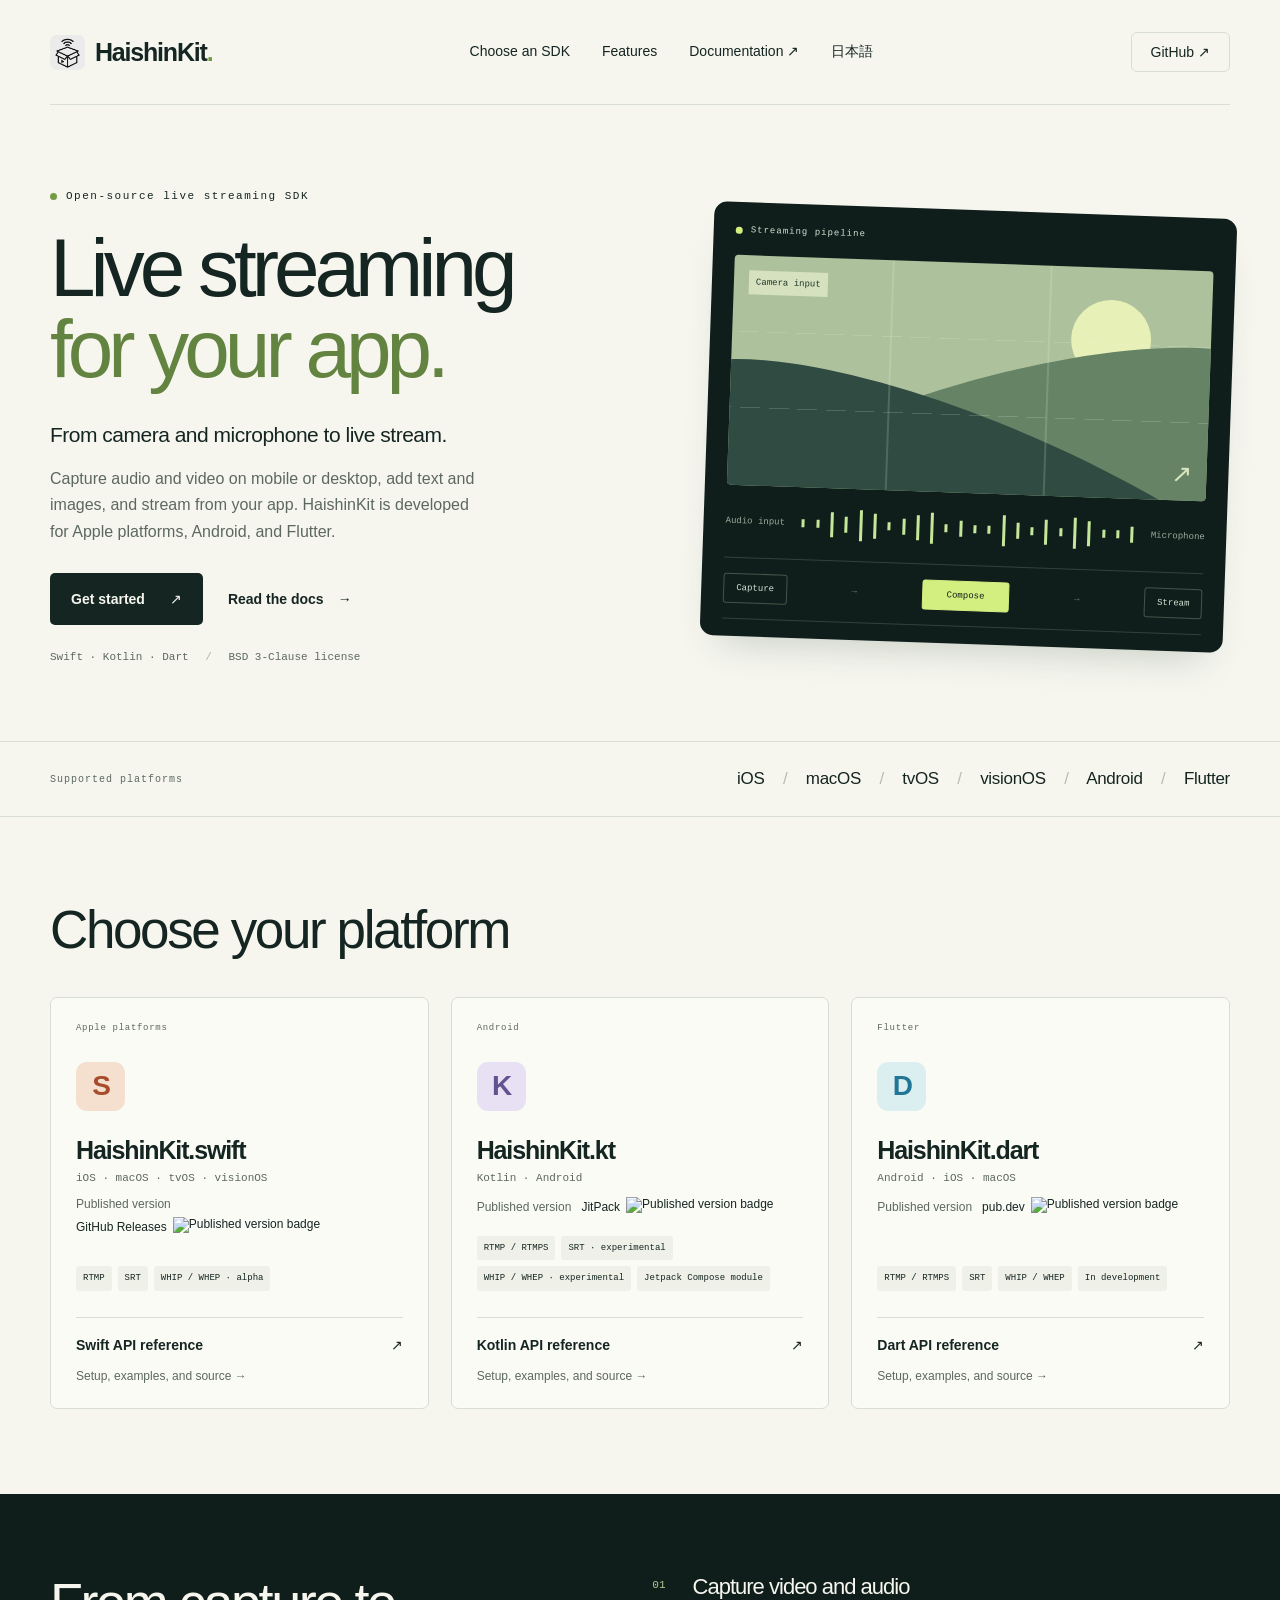
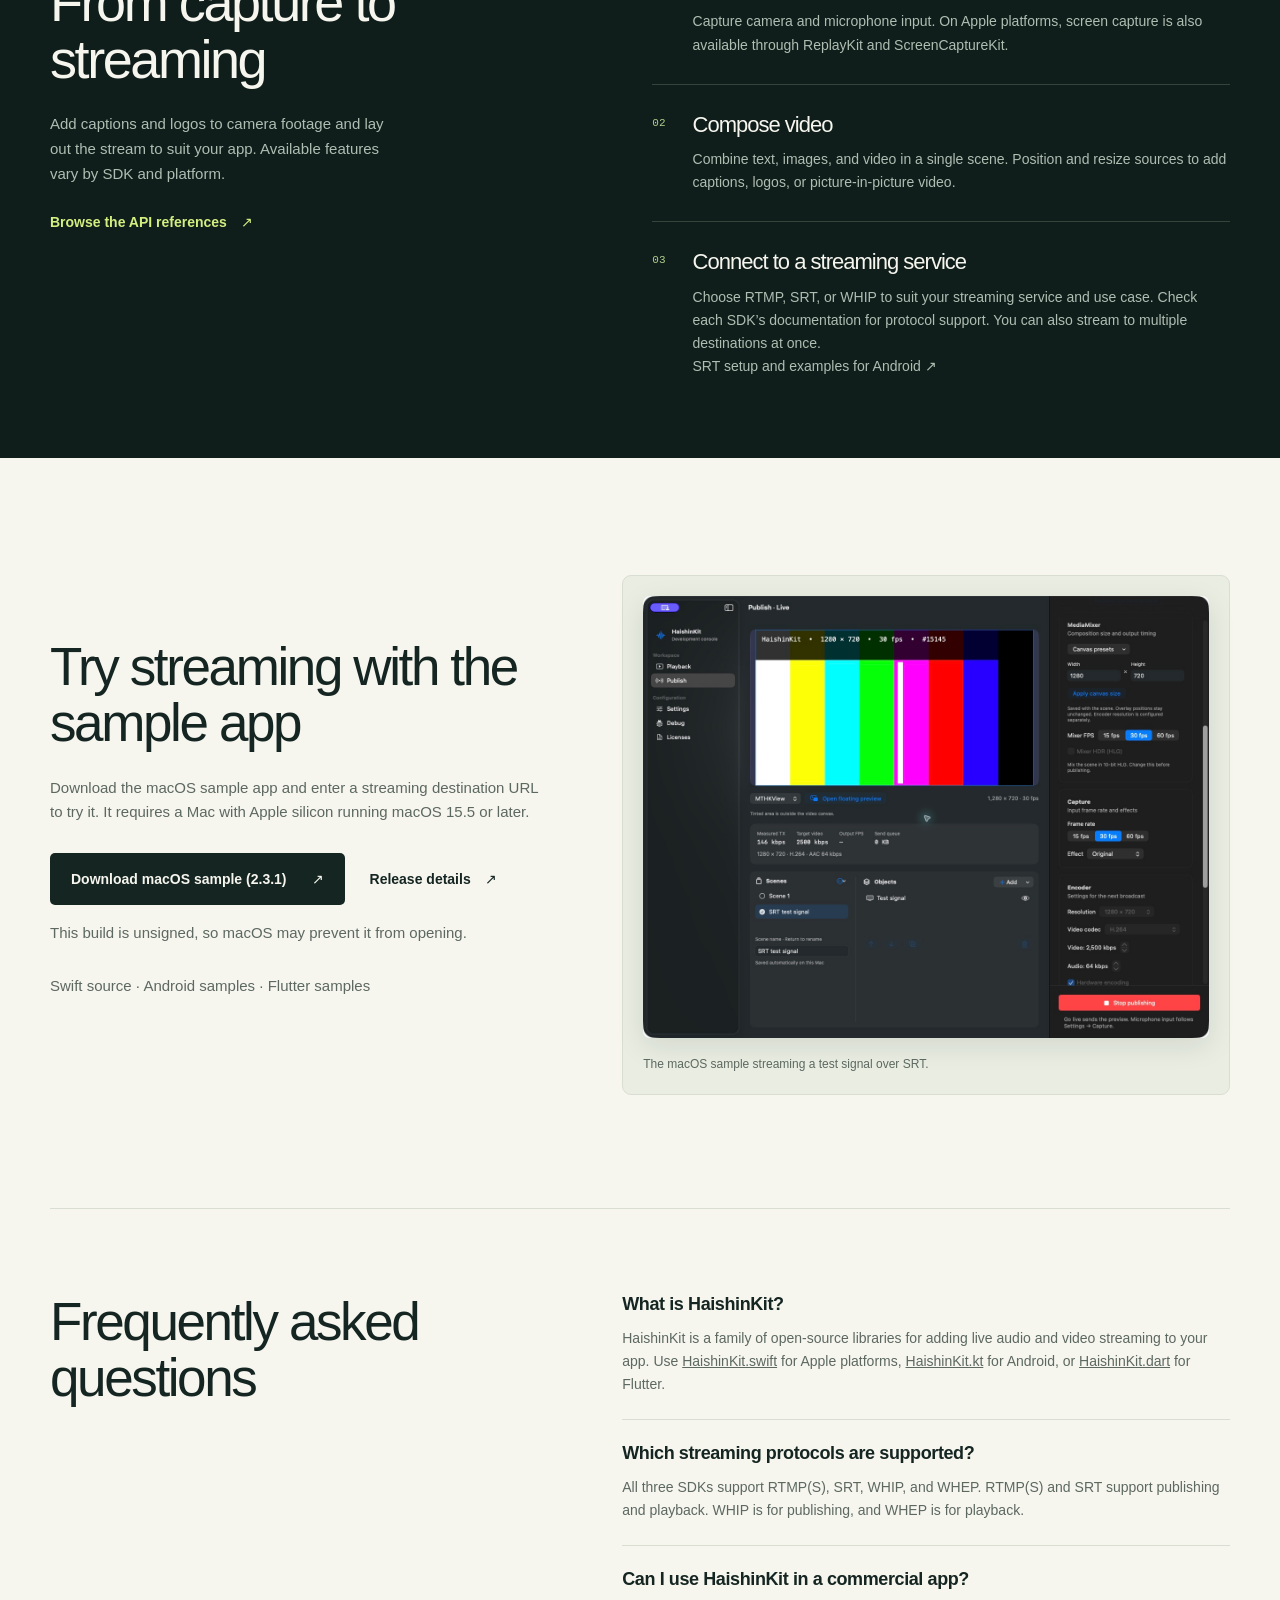
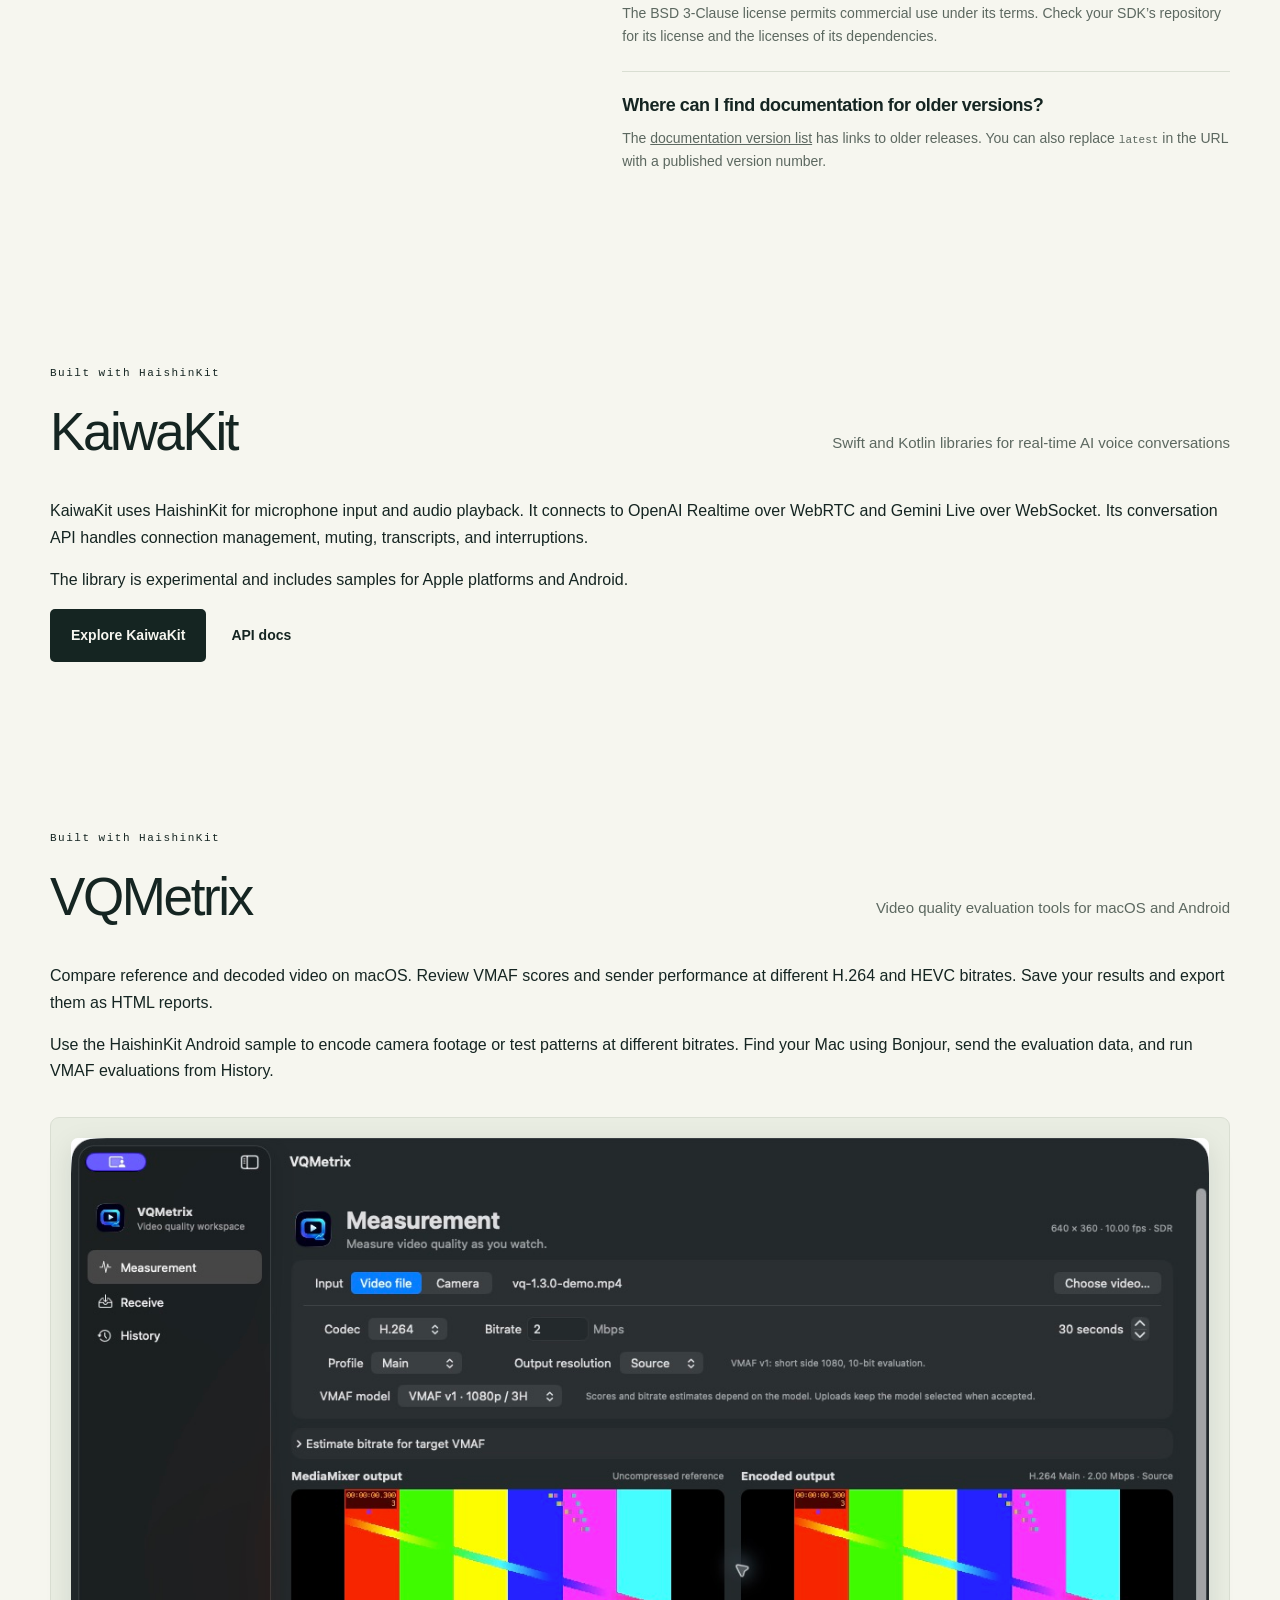
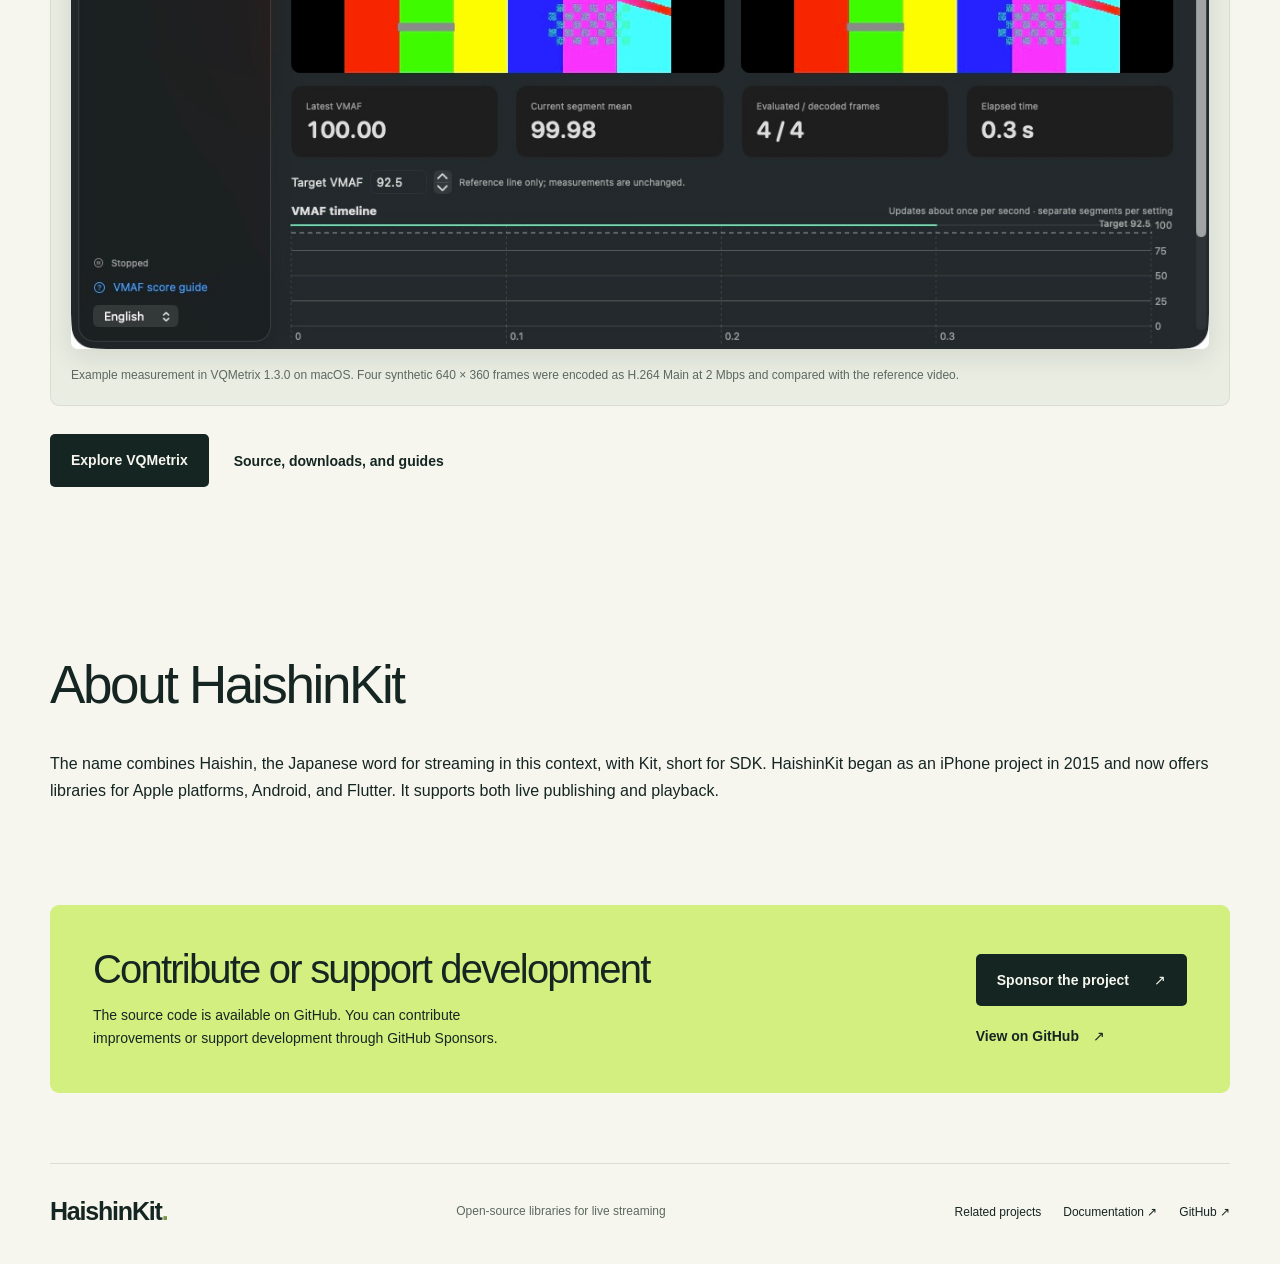
==== en/index.html @ 9471a8c4 "Publish Japanese and English HaishinKit homepages" ====
<!DOCTYPE html>
<html lang="en">
<head>
  <meta charset="utf-8" />
  <meta name="viewport" content="width=device-width, initial-scale=1" />
  <title>HaishinKit — Live streaming for your app</title>
  <meta name="description" content="HaishinKit is an open-source live streaming SDK for Swift, Android, and Flutter. Capture audio and video, compose your scenes, and stream from your app." />
  <meta name="theme-color" content="#101a19" />
  <link rel="canonical" href="https://haishinkit.com/en/" />
  <link rel="alternate" hreflang="ja" href="https://haishinkit.com/" />
  <link rel="alternate" hreflang="en" href="https://haishinkit.com/en/" />
  <meta property="og:locale" content="en_US" />
  <link rel="icon" href="/haishinkit-icon.png" type="image/png" />
  <link rel="apple-touch-icon" href="/haishinkit-icon.png" />
  <link rel="stylesheet" href="/styles.css" />
  <meta property="og:type" content="website" />
  <meta property="og:site_name" content="HaishinKit" />
  <meta property="og:title" content="HaishinKit — Live streaming for your app" />
  <meta property="og:description" content="Capture camera and microphone input, compose video, and stream live with open-source SDKs for Swift, Android, and Flutter." />
  <meta property="og:url" content="https://haishinkit.com/en/" />
  <meta name="twitter:card" content="summary" />
  <script type="application/ld+json">
  {
    "@context": "https://schema.org",
    "@graph": [
      {"@type":"Organization","@id":"https://haishinkit.com/#organization","name":"HaishinKit","url":"https://haishinkit.com/","sameAs":["https://github.com/HaishinKit"]},
      {"@type":"WebSite","@id":"https://haishinkit.com/#website","name":"HaishinKit","url":"https://haishinkit.com/","inLanguage":"en","publisher":{"@id":"https://haishinkit.com/#organization"}},
      {"@type":"WebPage","@id":"https://haishinkit.com/en/#webpage","url":"https://haishinkit.com/en/","name":"HaishinKit — Live streaming for your app","description":"Open-source live streaming libraries for Swift, Android, and Flutter.","isPartOf":{"@id":"https://haishinkit.com/#website"},"about":[{"@id":"https://haishinkit.com/#swift"},{"@id":"https://haishinkit.com/#kotlin"},{"@id":"https://haishinkit.com/#flutter"}]},
      {"@type":"SoftwareSourceCode","@id":"https://haishinkit.com/#swift","name":"HaishinKit.swift","description":"A live streaming library for Apple platforms with video composition, RTMP, and SRT. WHIP and WHEP support is in alpha.","codeRepository":"https://github.com/HaishinKit/HaishinKit.swift","programmingLanguage":"Swift","runtimePlatform":["iOS","macOS","tvOS","visionOS"],"license":"https://spdx.org/licenses/BSD-3-Clause.html","url":"https://docs.haishinkit.com/swift/latest/documentation/"},
      {"@type":"SoftwareSourceCode","@id":"https://haishinkit.com/#kotlin","name":"HaishinKit.kt","description":"A live streaming library for Android with RTMP and RTMPS, plus experimental support for SRT, WHIP, and WHEP.","codeRepository":"https://github.com/HaishinKit/HaishinKit.kt","programmingLanguage":"Kotlin","runtimePlatform":"Android","license":"https://spdx.org/licenses/BSD-3-Clause.html","url":"https://docs.haishinkit.com/kt/latest/"},
      {"@type":"SoftwareSourceCode","@id":"https://haishinkit.com/#flutter","name":"HaishinKit.dart","description":"A Flutter plugin in development for working with audio and video on Android, iOS, and macOS.","codeRepository":"https://github.com/HaishinKit/HaishinKit.dart","programmingLanguage":"Dart","runtimePlatform":"Flutter","license":"https://spdx.org/licenses/BSD-3-Clause.html","url":"https://docs.haishinkit.com/dart/latest/"}
    ]
  }
  </script>
</head>
<body>
  <a class="skip" href="#main">Skip to content</a>
  <header class="header wrap">
    <a class="brand" href="/en/" aria-label="HaishinKit home"><img class="brand-logo" src="/haishinkit-icon.png" alt="" width="35" height="35" />HaishinKit<span class="brand-dot">.</span></a>
    <nav aria-label="Main navigation"><a href="#sdks">Choose an SDK</a><a href="#capabilities">Features</a><a href="https://docs.haishinkit.com/">Documentation <span aria-hidden="true">↗</span></a><a href="/" hreflang="ja" lang="ja">日本語</a></nav>
    <a class="header-github" href="https://github.com/HaishinKit">GitHub <span aria-hidden="true">↗</span></a>
  </header>
  <main id="main">
    <section class="hero wrap" aria-labelledby="hero-title">
      <div class="hero-copy">
        <p class="eyebrow"><span class="status-dot" aria-hidden="true"></span> Open-source live streaming SDK</p>
        <h1 id="hero-title">Live streaming<br /><em>for your app.</em></h1>
        <p class="lead">From camera and microphone to live stream.</p>
        <p class="hero-description">Capture audio and video on mobile or desktop, add text and images, and stream from your app. HaishinKit is developed for Apple platforms, Android, and Flutter.</p>
        <div class="actions"><a class="button primary" href="#sdks">Get started <span aria-hidden="true">↗</span></a><a class="text-link" href="https://docs.haishinkit.com/">Read the docs <span aria-hidden="true">→</span></a></div>
        <p class="hero-note">Swift · Kotlin · Dart <span aria-hidden="true">/</span> BSD 3-Clause license</p>
      </div>
      <div class="studio" role="img" aria-label="A diagram showing camera and microphone input, media composition in HaishinKit, and live streaming output.">
        <div class="studio-top"><span><i class="status-dot" aria-hidden="true"></i> Streaming pipeline</span></div>
        <div class="viewfinder"><div class="sun"></div><div class="landscape back"></div><div class="landscape front"></div><div class="viewfinder-grid"></div><span class="frame-label">Camera input</span><span class="frame-corner">↗</span></div>
        <div class="audio-line"><span>Audio input</span><div class="wave" aria-hidden="true"><i></i><i></i><i></i><i></i><i></i><i></i><i></i><i></i><i></i><i></i><i></i><i></i><i></i><i></i><i></i><i></i><i></i><i></i><i></i><i></i><i></i><i></i><i></i><i></i></div><span>Microphone</span></div>
        <div class="pipeline"><span>Capture</span><b>→</b><span class="pipeline-active">Compose</span><b>→</b><span>Stream</span></div>

      </div>
    </section>
    <div class="platform-strip"><div class="wrap"><span>Supported platforms</span><p>iOS <span>/</span> macOS <span>/</span> tvOS <span>/</span> visionOS <span>/</span> Android <span>/</span> Flutter</p></div></div>
    <section id="sdks" class="section wrap" aria-labelledby="sdks-title">
      <div class="section-heading"><div><h2 id="sdks-title">Choose your platform</h2></div></div>
      <div class="sdk-grid">
        <article id="swift" class="sdk"><div class="sdk-meta"><span>Apple platforms</span></div><div class="language-icon swift-icon" aria-hidden="true">S</div><h3>HaishinKit.swift</h3><p class="sdk-platform">iOS · macOS · tvOS · visionOS</p><div class="sdk-release"><span>Published version</span><a href="https://github.com/HaishinKit/HaishinKit.swift/releases/latest">GitHub Releases <img src="https://img.shields.io/github/v/release/HaishinKit/HaishinKit.swift" alt="Published version badge" height="20" /></a></div><div class="tags"><span>RTMP</span><span>SRT</span><span>WHIP / WHEP · alpha</span></div><a class="sdk-doc" href="https://docs.haishinkit.com/swift/latest/documentation/">Swift API reference <span aria-hidden="true">↗</span></a><a class="source-link" href="https://github.com/HaishinKit/HaishinKit.swift">Setup, examples, and source <span aria-hidden="true">→</span></a></article>
        <article id="kotlin" class="sdk"><div class="sdk-meta"><span>Android</span></div><div class="language-icon kotlin-icon" aria-hidden="true">K</div><h3>HaishinKit.kt</h3><p class="sdk-platform">Kotlin · Android</p><div class="sdk-release"><span>Published version</span><a href="https://jitpack.io/#HaishinKit/HaishinKit~kt">JitPack <img src="https://jitpack.io/v/HaishinKit/HaishinKit~kt.svg" alt="Published version badge" height="20" /></a></div><div class="tags"><span>RTMP / RTMPS</span><span>SRT · experimental</span><span>WHIP / WHEP · experimental</span><span>Jetpack Compose module</span></div><a class="sdk-doc" href="https://docs.haishinkit.com/kt/latest/">Kotlin API reference <span aria-hidden="true">↗</span></a><a class="source-link" href="https://github.com/HaishinKit/HaishinKit.kt">Setup, examples, and source <span aria-hidden="true">→</span></a></article>
        <article id="flutter" class="sdk"><div class="sdk-meta"><span>Flutter</span></div><div class="language-icon dart-icon" aria-hidden="true">D</div><h3>HaishinKit.dart</h3><p class="sdk-platform">Android · iOS · macOS</p><div class="sdk-release"><span>Published version</span><a href="https://pub.dev/packages/haishin_kit">pub.dev <img src="https://img.shields.io/pub/v/haishin_kit.svg" alt="Published version badge" height="20" /></a></div><div class="tags"><span>RTMP / RTMPS</span><span>SRT</span><span>WHIP / WHEP</span><span>In development</span></div><a class="sdk-doc" href="https://docs.haishinkit.com/dart/latest/">Dart API reference <span aria-hidden="true">↗</span></a><a class="source-link" href="https://github.com/HaishinKit/HaishinKit.dart">Setup, examples, and source <span aria-hidden="true">→</span></a></article>
      </div>
    </section>
    <section id="capabilities" class="capabilities" aria-labelledby="capabilities-title"><div class="wrap capability-layout"><div><h2 id="capabilities-title">From capture to streaming</h2><p class="capability-intro">Add captions and logos to camera footage and lay out the stream to suit your app. Available features vary by SDK and platform.</p><a class="text-link" href="https://docs.haishinkit.com/">Browse the API references <span aria-hidden="true">↗</span></a></div><div class="feature-list"><article><span>01</span><div><h3>Capture video and audio</h3><p>Capture camera and microphone input. On Apple platforms, screen capture is also available through ReplayKit and ScreenCaptureKit.</p></div></article><article><span>02</span><div><h3>Compose video</h3><p>Combine text, images, and video in a single scene. Position and resize sources to add captions, logos, or picture-in-picture video.</p></div></article><article><span>03</span><div><h3>Connect to a streaming service</h3><p>Choose RTMP, SRT, or WHIP to suit your streaming service and use case. Check each SDK’s documentation for protocol support. You can also stream to multiple destinations at once.</p><p><a href="https://github.com/HaishinKit/HaishinKit.kt/blob/master/srt/README.md">SRT setup and examples for Android ↗</a></p></div></article></div></div></section>
    <section class="section wrap start" aria-labelledby="start-title">
  <div>
    <h2 id="start-title">Try streaming with the sample app</h2>
    <p>Download the macOS sample app and enter a streaming destination URL to try it. It requires a Mac with Apple silicon running macOS 15.5 or later.</p>
    <div class="actions">
      <a class="button primary" href="https://github.com/HaishinKit/HaishinKit.swift/releases/download/2.3.1/HaishinKit-macOS-2.3.1-arm64-unsigned.zip">Download macOS sample (2.3.1) <span aria-hidden="true">↗</span></a>
      <a class="text-link" href="https://github.com/HaishinKit/HaishinKit.swift/releases/tag/2.3.1">Release details <span aria-hidden="true">↗</span></a>
    </div>
    <p class="source-link">This build is unsigned, so macOS may prevent it from opening.</p>
    <p class="source-link"><a href="https://github.com/HaishinKit/HaishinKit.swift/tree/main/Examples">Swift source</a> · <a href="https://github.com/HaishinKit/HaishinKit.kt">Android samples</a> · <a href="https://github.com/HaishinKit/HaishinKit.dart">Flutter samples</a></p>
  </div>
  <figure class="project-screenshot">
    <img src="/images/macos-sample-publish.png" alt="The HaishinKit macOS sample streaming a color-bar test signal over SRT" width="1280" height="1000" loading="lazy" decoding="async" />
    <figcaption>The macOS sample streaming a test signal over SRT.</figcaption>
  </figure>
</section>
    <section class="faq section wrap" aria-labelledby="faq-title"><div><h2 id="faq-title">Frequently asked questions</h2></div><div class="answers"><article><h3>What is HaishinKit?</h3><p>HaishinKit is a family of open-source libraries for adding live audio and video streaming to your app. Use <a href="https://github.com/HaishinKit/HaishinKit.swift">HaishinKit.swift</a> for Apple platforms, <a href="https://github.com/HaishinKit/HaishinKit.kt">HaishinKit.kt</a> for Android, or <a href="https://github.com/HaishinKit/HaishinKit.dart">HaishinKit.dart</a> for Flutter.</p></article><article><h3>Which streaming protocols are supported?</h3><p>All three SDKs support RTMP(S), SRT, WHIP, and WHEP. RTMP(S) and SRT support publishing and playback. WHIP is for publishing, and WHEP is for playback.</p></article><article><h3>Can I use HaishinKit in a commercial app?</h3><p>The BSD 3-Clause license permits commercial use under its terms. Check your SDK’s repository for its license and the licenses of its dependencies.</p></article><article><h3>Where can I find documentation for older versions?</h3><p>The <a href="https://docs.haishinkit.com/#versions">documentation version list</a> has links to older releases. You can also replace <code>latest</code> in the URL with a published version number.</p></article></div></section>
<section id="related" class="section wrap" aria-labelledby="related-title">
  <div class="section-heading"><div><p class="eyebrow">Built with HaishinKit</p><h2 id="related-title">KaiwaKit</h2></div><p>Swift and Kotlin libraries for real-time AI voice conversations</p></div>
  <p>KaiwaKit uses HaishinKit for microphone input and audio playback. It connects to OpenAI Realtime over WebRTC and Gemini Live over WebSocket. Its conversation API handles connection management, muting, transcripts, and interruptions.</p>
  <p>The library is experimental and includes samples for Apple platforms and Android.</p>
  <div class="actions"><a class="button primary" href="https://github.com/shogo4405/KaiwaKit">Explore KaiwaKit</a><a class="text-link" href="https://github.com/shogo4405/KaiwaKit#-api-documentation">API docs</a></div>
</section>
<section id="vqmetrix" class="section wrap" aria-labelledby="vqmetrix-title">
  <div class="section-heading"><div><p class="eyebrow">Built with HaishinKit</p><h2 id="vqmetrix-title">VQMetrix</h2></div><p>Video quality evaluation tools for macOS and Android</p></div>
  <p>Compare reference and decoded video on macOS. Review VMAF scores and sender performance at different H.264 and HEVC bitrates. Save your results and export them as HTML reports.</p>
  <p>Use the HaishinKit Android sample to encode camera footage or test patterns at different bitrates. Find your Mac using Bonjour, send the evaluation data, and run VMAF evaluations from History.</p>
<figure class="project-screenshot">
  <a href="https://haishinkit.github.io/VQMetrix/" aria-label="Open the VQMetrix website">
    <img src="/images/vqmetrix-measurement.png" alt="VQMetrix on macOS comparing reference and H.264 test video, with VMAF scores and a quality timeline." width="1240" height="884" loading="lazy" decoding="async" />
  </a>
  <figcaption>Example measurement in VQMetrix 1.3.0 on macOS. Four synthetic 640 × 360 frames were encoded as H.264 Main at 2 Mbps and compared with the reference video.</figcaption>
</figure>
  <div class="actions"><a class="button primary" href="https://haishinkit.github.io/VQMetrix/">Explore VQMetrix</a><a class="text-link" href="https://github.com/HaishinKit/VQMetrix">Source, downloads, and guides</a></div>
</section>
    <section id="about" class="section wrap" aria-labelledby="about-title">
      <div class="section-heading"><h2 id="about-title">About HaishinKit</h2></div>
      <p>The name combines Haishin, the Japanese word for streaming in this context, with Kit, short for SDK. HaishinKit began as an iPhone project in 2015 and now offers libraries for Apple platforms, Android, and Flutter. It supports both live publishing and playback.</p>
    </section>
    <section class="support wrap" aria-labelledby="support-title"><div><h2 id="support-title">Contribute or support development</h2><p>The source code is available on GitHub. You can contribute improvements or support development through GitHub Sponsors.</p></div><div class="actions"><a class="button primary" href="https://github.com/sponsors/shogo4405">Sponsor the project <span aria-hidden="true">↗</span></a><a class="text-link" href="https://github.com/HaishinKit">View on GitHub <span aria-hidden="true">↗</span></a></div></section>
  </main>
  <footer class="wrap footer"><a class="brand" href="/en/">HaishinKit<span class="brand-dot">.</span></a><p>Open-source libraries for live streaming</p><nav aria-label="Footer navigation"><a href="#related">Related projects</a><a href="https://docs.haishinkit.com/">Documentation ↗</a><a href="https://github.com/HaishinKit">GitHub ↗</a></nav></footer>
</body>
</html>
---- styles.css ----
:root{--paper:#f6f6ef;--ink:#152522;--muted:#5c6860;--line:#d9ded2;--lime:#d3ef80;--dark:#101e1b;--mono:ui-monospace,SFMono-Regular,Consolas,monospace; font-family:Arial,Helvetica,sans-serif;color:var(--ink);background:var(--paper);font-synthesis:none;scroll-behavior:smooth;scroll-padding-top:30px}
*{box-sizing:border-box}body{margin:0}a{color:inherit;text-decoration:none}a:hover{text-decoration:underline;text-underline-offset:5px}a:focus-visible{outline:3px solid #467254;outline-offset:5px}button,a{-webkit-tap-highlight-color:transparent}p{line-height:1.65}h1,h2,h3,p{margin-top:0}h1,h2,h3{letter-spacing:-.045em}h2{font-size:clamp(34px,4.2vw,53px);line-height:1.05;font-weight:500;margin-bottom:25px}h3{font-size:24px;line-height:1.2}.wrap{width:min(1180px,calc(100% - 96px));margin-inline:auto}.skip{position:absolute;left:16px;top:-100px;z-index:10;background:var(--lime);padding:15px}.skip:focus{top:10px}.header{height:105px;display:flex;align-items:center;justify-content:space-between;border-bottom:1px solid var(--line);gap:30px}.brand{font-size:25px;font-weight:700;display:flex;align-items:center;letter-spacing:-1.2px}.brand-dot{color:#729843}.brand-logo{display:block;width:35px;height:35px;margin-right:10px;border-radius:7px}nav{display:flex;gap:32px;font-size:14px}.header-github{border:1px solid var(--line);padding:11px 19px;border-radius:6px;font-size:14px}.hero{display:grid;grid-template-columns:1.13fr 1fr;align-items:center;gap:65px;padding-block:85px 78px}.eyebrow{font:11px var(--mono);letter-spacing:1.5px;margin-bottom:25px;display:flex;align-items:center;gap:9px}.status-dot{display:inline-block;width:7px;height:7px;border-radius:50%;background:#739b43;flex-shrink:0}h1{font-size:clamp(58px,6.4vw,84px);font-weight:500;line-height:.99;margin-bottom:29px;letter-spacing:-5px}h1 em{font-style:normal;color:#638341}.lead{font-size:21px;margin-bottom:13px;letter-spacing:-.5px}.hero-description{font-size:16px;max-width:430px;color:var(--muted);margin-bottom:28px}.actions{display:flex;align-items:center;gap:25px;flex-wrap:wrap}.button{display:inline-flex;gap:25px;align-items:center;justify-content:center;font-size:14px;font-weight:600;padding:17px 21px;border-radius:5px;line-height:1.3}.primary{background:var(--ink);color:var(--paper)}.button:hover{background:#304b3a;text-decoration:none}.text-link{font-size:14px;font-weight:600;display:inline-flex;gap:14px}.hero-note{font:11px var(--mono);color:var(--muted);margin-top:26px;margin-bottom:0}.hero-note span{margin:0 10px;color:#adb7a4}.studio{background:var(--dark);color:#d3e3d4;padding:23px 22px 17px;border-radius:13px;box-shadow:0 22px 40px -20px #1b35233d;transform:rotate(2deg);max-width:100%;overflow:hidden}.studio-top,.studio-bottom{display:flex;justify-content:space-between;align-items:center;gap:10px;font:9px var(--mono);letter-spacing:1px}.studio-top{padding-bottom:20px}.studio-top>span:first-child{display:flex;gap:8px;align-items:center}.studio .status-dot{background:var(--lime)}.studio-counter{color:#799084}.viewfinder{height:230px;position:relative;overflow:hidden;background:#adc19c;border-radius:4px}.sun{width:80px;height:80px;position:absolute;top:32px;right:60px;background:#e7f0b7;border-radius:50%}.landscape{position:absolute;border-radius:45% 55% 0 0}.landscape.back{width:130%;height:190px;bottom:-72px;left:-40px;background:#668366;transform:rotate(-19deg)}.landscape.front{width:150%;height:200px;bottom:-135px;left:-90px;background:#304c42;transform:rotate(20deg)}.viewfinder-grid{position:absolute;inset:0;background:linear-gradient(90deg,transparent 33%,#f3ffe429 33%,#f3ffe429 33.3%,transparent 33.3%,transparent 66%,#f3ffe429 66%,#f3ffe429 66.3%,transparent 66.3%),linear-gradient(transparent 33%,#f3ffe429 33%,#f3ffe429 33.3%,transparent 33.3%,transparent 66%,#f3ffe429 66%,#f3ffe429 66.3%,transparent 66.3%)}.frame-label{position:absolute;left:15px;top:15px;font:9px var(--mono);color:#20362c;background:#e9efcfb3;padding:7px}.frame-corner{position:absolute;bottom:12px;right:15px;font-size:25px;color:#d9e6be}.audio-line{display:flex;align-items:center;justify-content:space-between;gap:17px;padding-block:20px;font:9px var(--mono);color:#99ad9b}.wave{display:flex;align-items:center;justify-content:space-between;gap:4px;height:32px;flex:1}.wave i{width:3px;height:8px;background:#c6e69a}.wave i:nth-child(3n){height:25px}.wave i:nth-child(4n){height:16px}.wave i:nth-child(5n){height:31px}.pipeline{display:flex;justify-content:space-between;align-items:center;gap:9px;font:9px var(--mono);border-block:1px solid #32423b;padding-block:15px}.pipeline>span{padding:9px 12px;border:1px solid #425449;border-radius:3px}.pipeline b{color:#6a876d;font-weight:400}.pipeline .pipeline-active{color:var(--dark);background:var(--lime);border-color:var(--lime);padding-inline:24px}.studio-bottom{padding-top:17px;color:#8ca18e;font-size:8px}.platform-strip{border-block:1px solid var(--line)}.platform-strip>.wrap{display:flex;align-items:center;justify-content:space-between;gap:25px;padding-block:23px}.platform-strip .wrap>span{font:10px var(--mono);color:var(--muted);letter-spacing:1px}.platform-strip p{font-size:17px;margin:0;letter-spacing:-.3px}.platform-strip p span{margin:0 14px;color:#b6bfae}.section{padding-block:85px}.section-heading{display:flex;align-items:flex-end;justify-content:space-between;gap:30px;margin-bottom:39px}.section-heading h2{margin-bottom:0}.section-heading>p{font-size:15px;color:var(--muted);margin-bottom:3px}.sdk-grid{display:grid;grid-template-columns:repeat(3,1fr);gap:22px}.sdk{border:1px solid var(--line);border-radius:7px;padding:25px;display:flex;flex-direction:column;background:#fbfbf6}.sdk-meta{display:flex;justify-content:space-between;gap:15px;font:9px var(--mono);color:var(--muted);letter-spacing:.7px}.language-icon{height:49px;width:49px;border-radius:11px;display:flex;align-items:center;justify-content:center;font-size:28px;font-weight:600;margin-block:29px 24px;letter-spacing:-2px}.language-icon>span{font-size:19px;margin-left:2px}.swift-icon{color:#a84d2b;background:#f5dfce}.kotlin-icon{color:#635292;background:#e8e1f3}.dart-icon{color:#217595;background:#dceff0}.sdk h3{font-size:25px;margin-bottom:7px}.sdk-platform{font:11px var(--mono);color:var(--muted);margin-bottom:20px}.sdk>p:not(.sdk-platform){font-size:14px;color:var(--muted);line-height:1.7;margin-bottom:22px}.tags{display:flex;flex-wrap:wrap;gap:6px;margin-top:auto;margin-bottom:26px}.tags span{font:9px var(--mono);padding:6px 7px;background:#eff0e7;border-radius:3px;line-height:1.4}.sdk-doc{border-top:1px solid var(--line);padding-top:19px;display:flex;justify-content:space-between;font-size:14px;font-weight:600}.source-link{font-size:12px;color:var(--muted);margin-top:16px}.capabilities{background:var(--dark);color:var(--paper);padding-block:80px}.capability-layout{display:grid;grid-template-columns:1fr 1.15fr;gap:100px}.capabilities .eyebrow{color:#a9c888}.capabilities h2{font-size:54px}.capability-intro{color:#afbeb3;max-width:350px;font-size:15px}.capabilities .text-link{margin-top:12px;color:var(--lime)}.feature-list article{display:flex;gap:27px;border-bottom:1px solid #35453b;padding-block:27px}.feature-list article:first-child{padding-top:0}.feature-list article:last-child{border-bottom:0;padding-bottom:0}.feature-list article>span{font:11px var(--mono);color:#afcd8b;padding-top:5px}.feature-list h3{font-size:22px;font-weight:500;margin-bottom:10px}.feature-list p{font-size:14px;color:#afbeb3;margin-bottom:0}.start{display:grid;grid-template-columns:.9fr 1.1fr;gap:75px;align-items:center}.start>div>p:not(.eyebrow){font-size:15px;color:var(--muted);margin-bottom:28px}.terminal{background:#e9ede2;border:1px solid #d6ddcf;border-radius:8px;overflow:hidden}.terminal-top{display:flex;align-items:center;justify-content:space-between;padding:17px 20px;border-bottom:1px solid #d1d9c9;font:9px var(--mono);color:#687862}.terminal-top>span:first-child{color:#a6b69a;letter-spacing:2px}.terminal pre{margin:0;padding:27px 23px;overflow-x:auto;font:11px/2 var(--mono)}.terminal .comment{color:#6a7e5e}.terminal p{font-size:11px;margin:0;padding:15px 23px;border-top:1px solid #d1d9c9;color:#586a50}.terminal p a{display:inline-block;text-decoration:underline;margin-left:7px}.faq{border-top:1px solid var(--line);display:grid;grid-template-columns:.9fr 1.1fr;gap:75px}.answers article{padding-block:23px;border-bottom:1px solid var(--line)}.answers article:first-child{padding-top:0}.answers article:last-child{border-bottom:0}.answers h3{font-size:18px;letter-spacing:-.4px;margin-bottom:11px}.answers p{font-size:14px;color:var(--muted);margin:0}.answers a{text-decoration:underline}.answers code{font-size:11px;overflow-wrap:anywhere}.support{background:var(--lime);border-radius:9px;padding:43px;display:flex;align-items:center;justify-content:space-between;gap:40px;margin-bottom:70px}.support h2{font-size:40px;margin-bottom:14px}.support .eyebrow{font-size:9px;margin-bottom:20px}.support p:last-child{font-size:14px;max-width:420px;margin-bottom:0}.support .actions{flex-direction:column;align-items:flex-start;gap:22px}.footer{border-top:1px solid var(--line);padding-block:33px;display:flex;align-items:center;justify-content:space-between;gap:20px}.footer p{font-size:12px;color:var(--muted);margin:0}.footer nav{font-size:12px;gap:22px}
@media(min-width:1500px){.hero{padding-block:100px}.hero h1{font-size:88px}}
@media(max-width:1000px){.wrap{width:calc(100% - 60px)}.hero{gap:35px}h1{font-size:64px}.hero .actions{gap:19px}.hero .text-link{font-size:13px}.studio{padding:18px 16px}.viewfinder{height:210px}.platform-strip p{font-size:14px}.platform-strip p span{margin:0 7px}.sdk-grid{gap:14px}.sdk{padding:20px}.sdk h3{font-size:22px}.capability-layout,.start,.faq{gap:45px}.support{padding:34px}.support .actions{min-width:215px}.terminal pre{font-size:10px}}
@media(max-width:760px){.header{height:85px;gap:15px}.header nav{gap:18px;font-size:12px}.header-github{display:none}.brand{font-size:22px}.brand-logo{width:29px;height:29px}.hero{grid-template-columns:1fr;padding-block:53px 60px;gap:45px}.hero h1{font-size:72px;letter-spacing:-4px}.hero-description{max-width:470px}.hero .actions{gap:23px}.studio{width:min(450px,100%);justify-self:center;transform:rotate(1deg);padding:22px}.viewfinder{height:220px}.platform-strip>.wrap{align-items:flex-start;flex-direction:column;gap:12px;padding-block:22px}.platform-strip p{font-size:14px;line-height:2}.platform-strip p span{margin:0 7px}.section{padding-block:58px}.section-heading{align-items:flex-start;flex-direction:column;gap:19px;margin-bottom:29px}.section-heading>p br{display:none}.sdk-grid{grid-template-columns:1fr;gap:17px}.sdk{padding:26px}.sdk h3{font-size:27px}.language-icon{margin-block:22px}.sdk>p:not(.sdk-platform){max-width:500px}.sdk .tags{margin-top:0}.capabilities{padding-block:56px}.capability-layout,.start,.faq{grid-template-columns:1fr;gap:38px}.capabilities h2{font-size:43px}.capability-intro{max-width:500px}.feature-list article{gap:20px}.terminal pre{font-size:11px}.support{padding:28px;flex-direction:column;align-items:flex-start;margin-bottom:45px;gap:28px}.support .actions{align-items:flex-start;gap:22px}.support h2{font-size:35px}.footer{flex-wrap:wrap;padding-block:25px}.footer>p{order:3;width:100%}.footer nav{gap:15px;font-size:11px}.footer>.brand{font-size:20px}}
@media(max-width:380px){.wrap{width:calc(100% - 36px)}.header nav{gap:12px}.brand{font-size:20px}.brand-logo{width:25px;height:25px;margin-right:7px}.hero h1{font-size:61px}.hero .actions{align-items:flex-start;flex-direction:column}.pipeline>span{padding-inline:8px}.studio-top{font-size:8px}.studio-bottom{font-size:7px}}
@media(prefers-reduced-motion:reduce){:root{scroll-behavior:auto}}

/* Actual application screenshots in related-project sections. */
.project-screenshot{margin:32px 0 28px;padding:20px;background:#e9ede2;border:1px solid var(--line);border-radius:9px}.project-screenshot>a{display:block;border-radius:7px}.project-screenshot img{display:block;width:100%;height:auto;border-radius:7px;box-shadow:0 8px 28px #101a191a}.project-screenshot figcaption{max-width:900px;margin:16px 0 0;font-size:12px;line-height:1.7;color:var(--muted)}@media(max-width:760px){.project-screenshot{padding:10px;margin-block:24px}.project-screenshot figcaption{margin-top:12px}}

/* Japanese headings use a tighter type scale to fit the shared layout. */
html[lang="ja"]{font-family:-apple-system,BlinkMacSystemFont,"Hiragino Sans","Yu Gothic",Meiryo,sans-serif}
html[lang="ja"] h1,html[lang="ja"] h2,html[lang="ja"] h3{letter-spacing:-.025em;line-height:1.25}
html[lang="ja"] .hero h1{font-size:clamp(35px,5.15vw,66px)}
html[lang="ja"] .hero h1 em{white-space:nowrap}
html[lang="ja"] h2,html[lang="ja"] .capabilities h2,html[lang="ja"] .support h2{font-size:clamp(27px,3.6vw,43px)}
html[lang="ja"] .feature-list p+p{margin-top:.75em}
html[lang="ja"] .pipeline{border-bottom:0;padding-bottom:0}

@media(max-width:520px){
  .header{height:auto;flex-wrap:wrap;justify-content:flex-start;gap:14px;padding-block:16px}
  .header nav{width:100%;flex-wrap:wrap}
}

.sdk-release{display:flex;flex-wrap:wrap;align-items:center;gap:6px 10px;margin:-7px 0 19px;font-size:12px;color:var(--muted)}
.sdk-release a{display:inline-flex;flex-wrap:wrap;align-items:center;gap:6px;color:var(--ink)}
.sdk-release img{display:block;height:20px;max-width:100%;object-fit:contain}
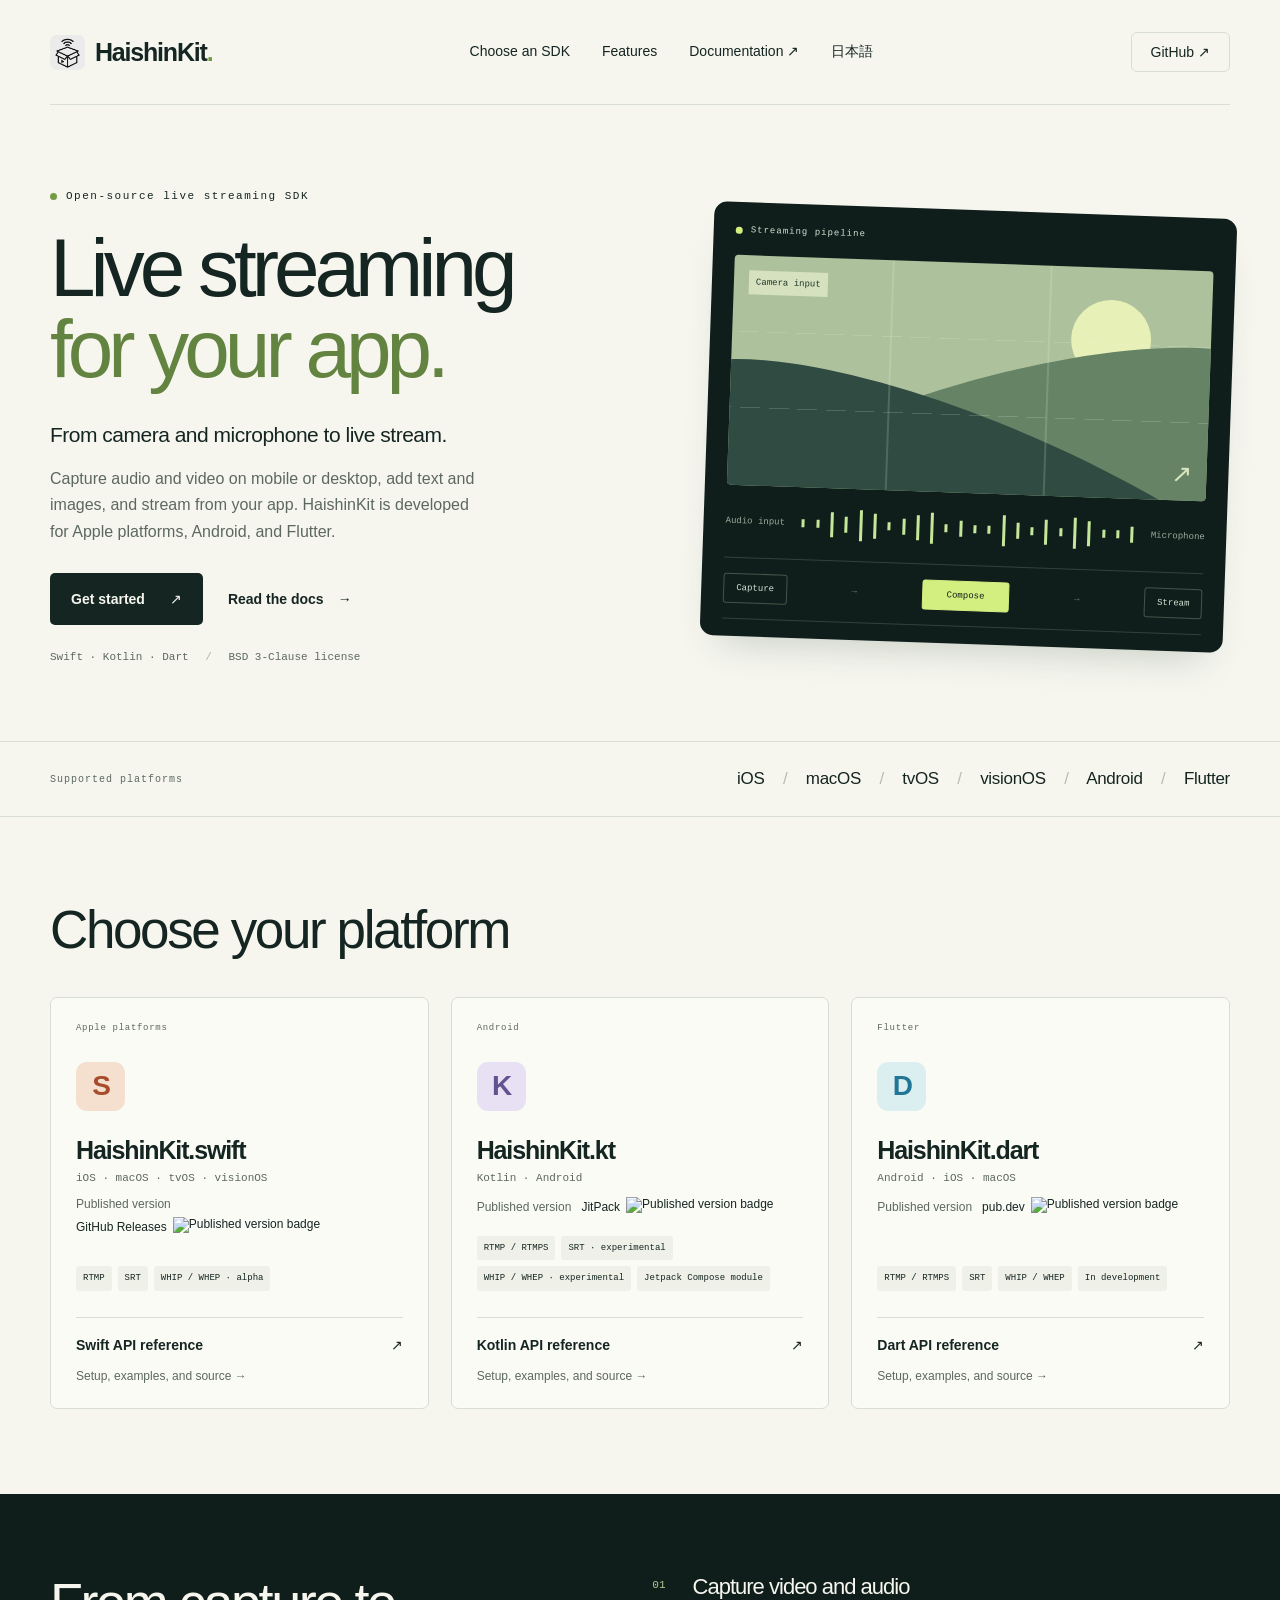
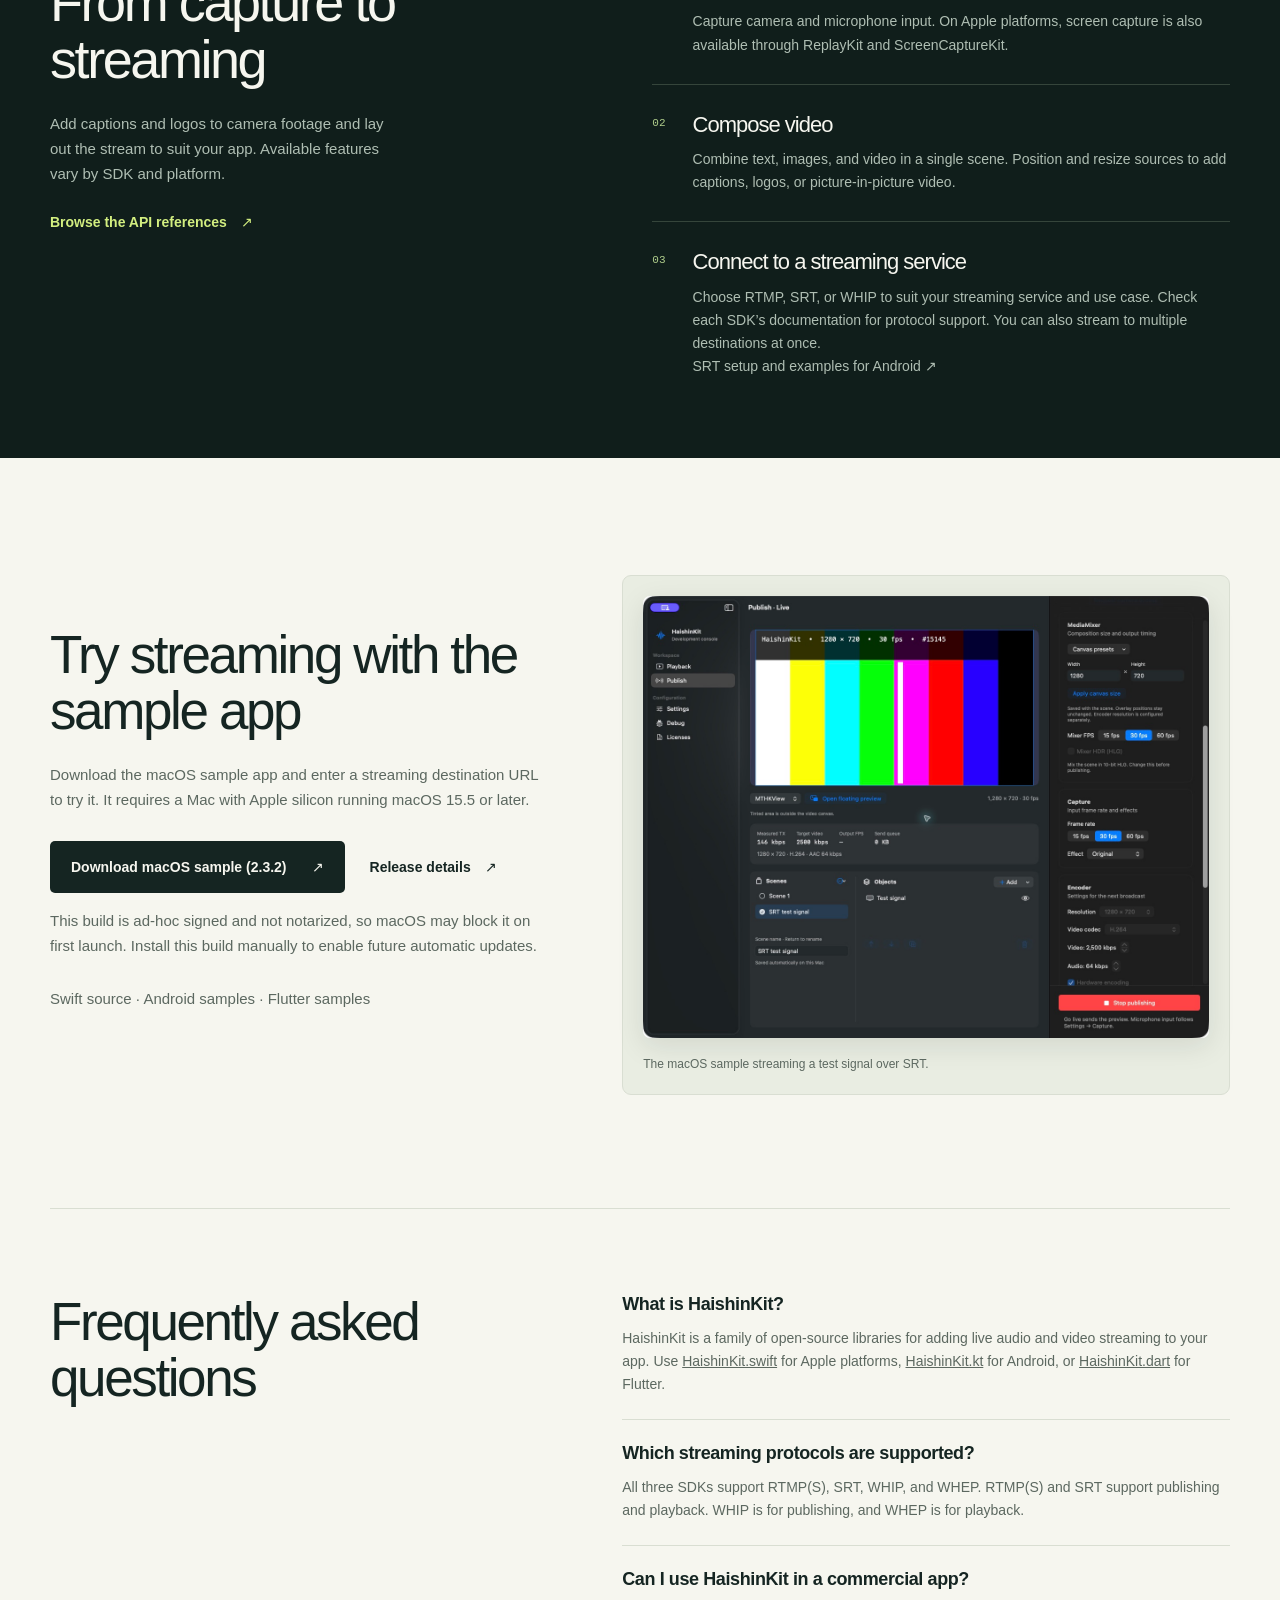
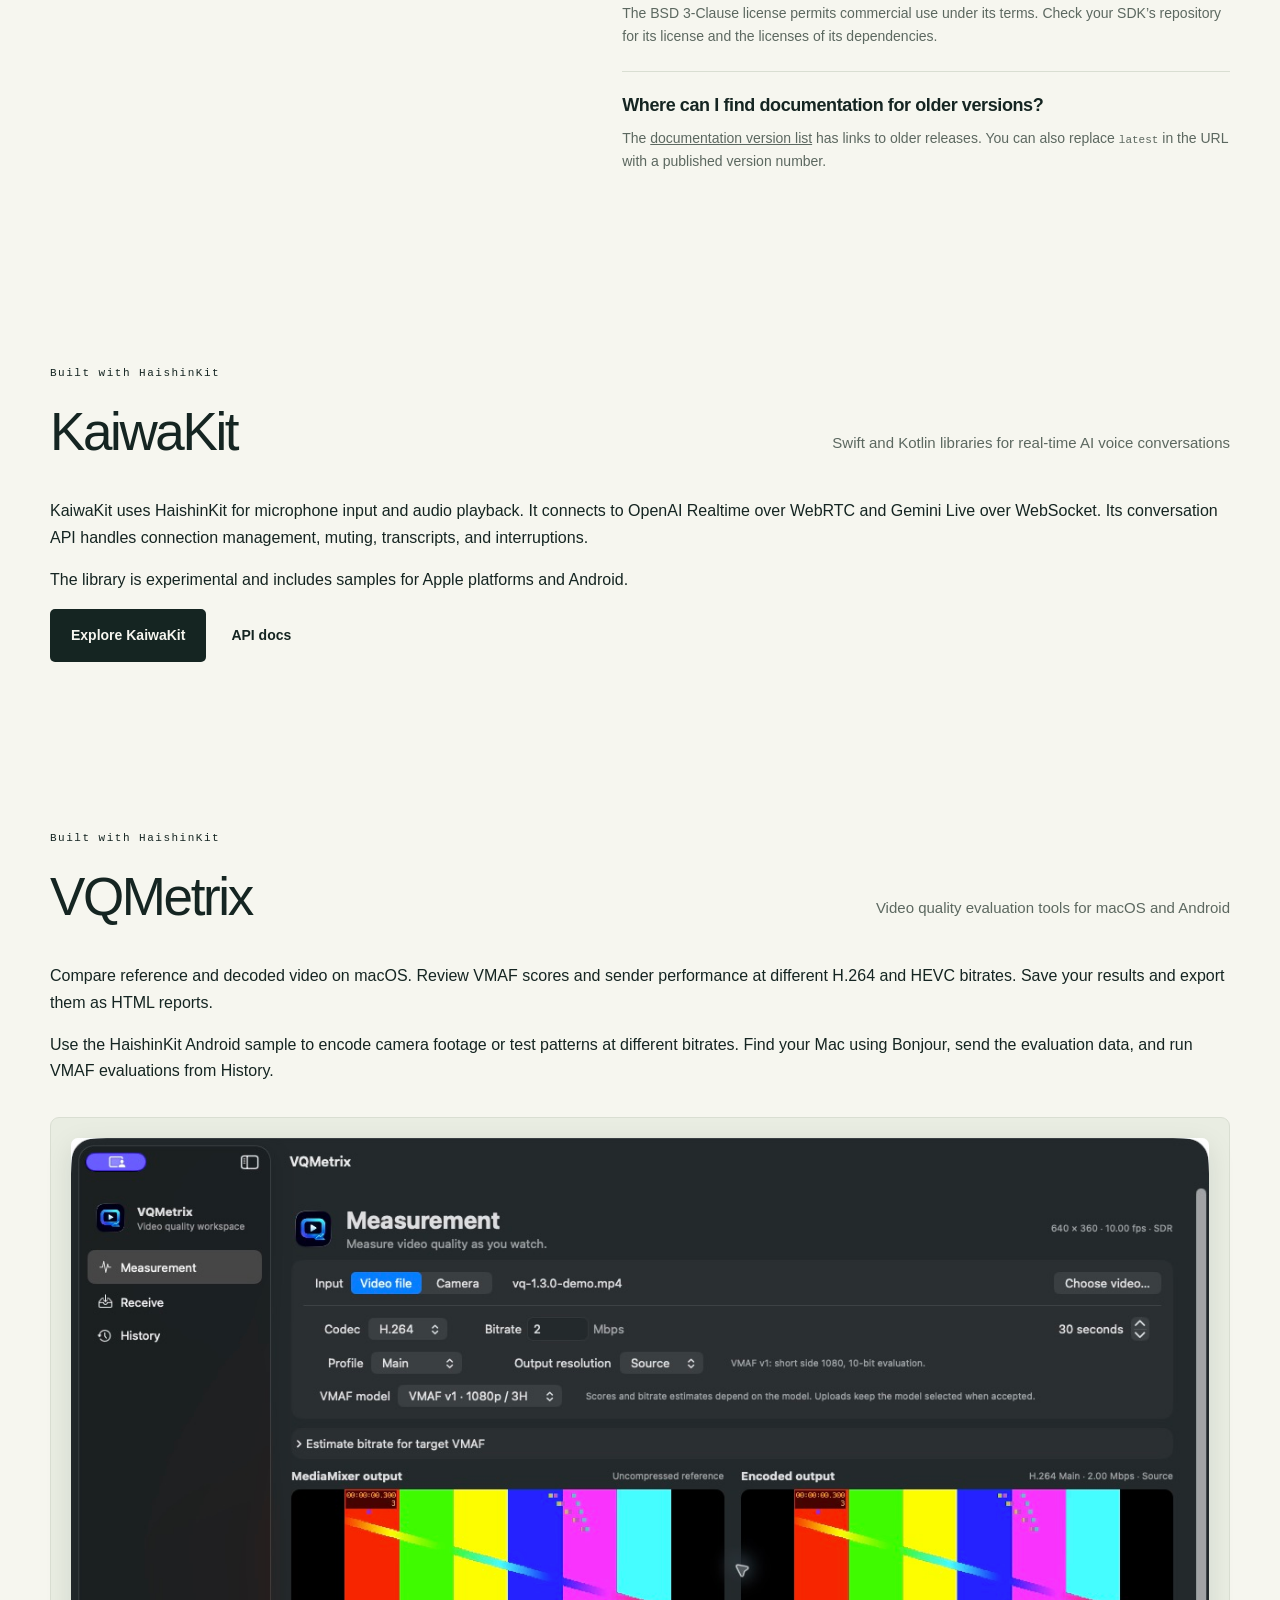
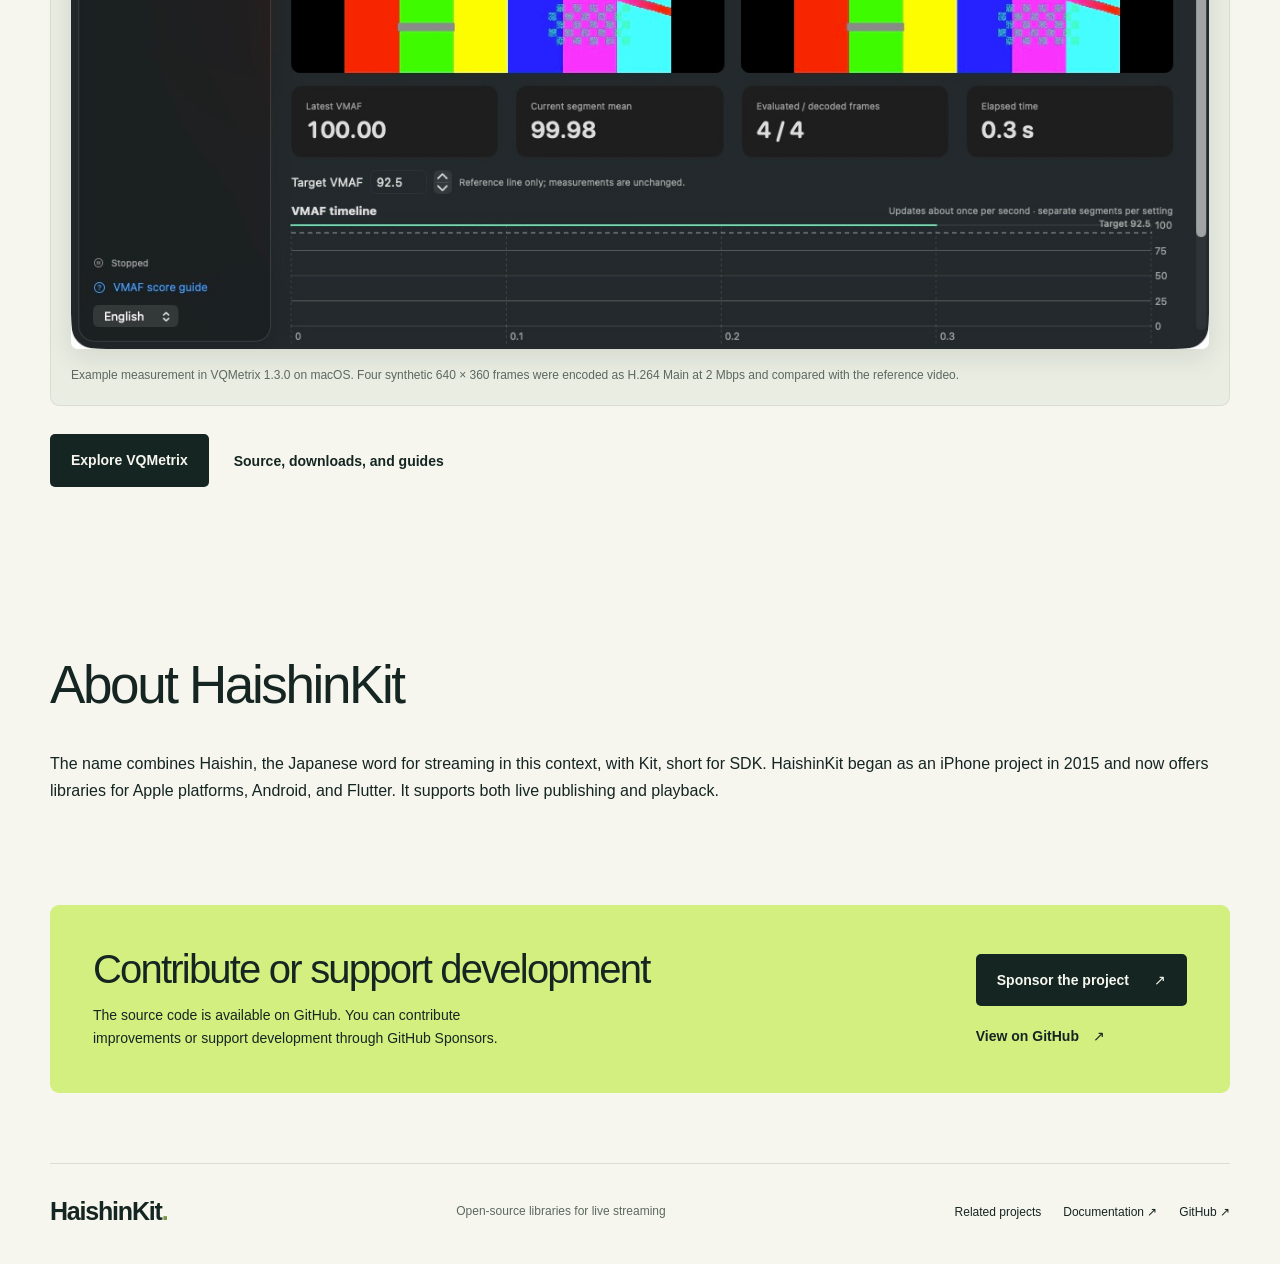
==== commit b0f74b8f: "Update macOS sample download to 2.3.2" ====
--- a/en/index.html
+++ b/en/index.html
@@ -6,9 +6,10 @@
   <title>HaishinKit — Live streaming for your app</title>
   <meta name="description" content="HaishinKit is an open-source live streaming SDK for Swift, Android, and Flutter. Capture audio and video, compose your scenes, and stream from your app." />
   <meta name="theme-color" content="#101a19" />
-  <link rel="canonical" href="https://haishinkit.com/en/" />
-  <link rel="alternate" hreflang="ja" href="https://haishinkit.com/" />
-  <link rel="alternate" hreflang="en" href="https://haishinkit.com/en/" />
+  <link rel="canonical" href="https://haishinkit.com/" />
+  <link rel="alternate" hreflang="ja" href="https://haishinkit.com/ja/" />
+  <link rel="alternate" hreflang="en" href="https://haishinkit.com/" />
+  <link rel="alternate" hreflang="x-default" href="https://haishinkit.com/" />
   <meta property="og:locale" content="en_US" />
   <link rel="icon" href="/haishinkit-icon.png" type="image/png" />
   <link rel="apple-touch-icon" href="/haishinkit-icon.png" />
@@ -17,7 +18,7 @@
   <meta property="og:site_name" content="HaishinKit" />
   <meta property="og:title" content="HaishinKit — Live streaming for your app" />
   <meta property="og:description" content="Capture camera and microphone input, compose video, and stream live with open-source SDKs for Swift, Android, and Flutter." />
-  <meta property="og:url" content="https://haishinkit.com/en/" />
+  <meta property="og:url" content="https://haishinkit.com/" />
   <meta name="twitter:card" content="summary" />
   <script type="application/ld+json">
   {
@@ -25,7 +26,7 @@
     "@graph": [
       {"@type":"Organization","@id":"https://haishinkit.com/#organization","name":"HaishinKit","url":"https://haishinkit.com/","sameAs":["https://github.com/HaishinKit"]},
       {"@type":"WebSite","@id":"https://haishinkit.com/#website","name":"HaishinKit","url":"https://haishinkit.com/","inLanguage":"en","publisher":{"@id":"https://haishinkit.com/#organization"}},
-      {"@type":"WebPage","@id":"https://haishinkit.com/en/#webpage","url":"https://haishinkit.com/en/","name":"HaishinKit — Live streaming for your app","description":"Open-source live streaming libraries for Swift, Android, and Flutter.","isPartOf":{"@id":"https://haishinkit.com/#website"},"about":[{"@id":"https://haishinkit.com/#swift"},{"@id":"https://haishinkit.com/#kotlin"},{"@id":"https://haishinkit.com/#flutter"}]},
+      {"@type":"WebPage","@id":"https://haishinkit.com/#webpage","url":"https://haishinkit.com/","name":"HaishinKit — Live streaming for your app","description":"Open-source live streaming libraries for Swift, Android, and Flutter.","isPartOf":{"@id":"https://haishinkit.com/#website"},"about":[{"@id":"https://haishinkit.com/#swift"},{"@id":"https://haishinkit.com/#kotlin"},{"@id":"https://haishinkit.com/#flutter"}]},
       {"@type":"SoftwareSourceCode","@id":"https://haishinkit.com/#swift","name":"HaishinKit.swift","description":"A live streaming library for Apple platforms with video composition, RTMP, and SRT. WHIP and WHEP support is in alpha.","codeRepository":"https://github.com/HaishinKit/HaishinKit.swift","programmingLanguage":"Swift","runtimePlatform":["iOS","macOS","tvOS","visionOS"],"license":"https://spdx.org/licenses/BSD-3-Clause.html","url":"https://docs.haishinkit.com/swift/latest/documentation/"},
       {"@type":"SoftwareSourceCode","@id":"https://haishinkit.com/#kotlin","name":"HaishinKit.kt","description":"A live streaming library for Android with RTMP and RTMPS, plus experimental support for SRT, WHIP, and WHEP.","codeRepository":"https://github.com/HaishinKit/HaishinKit.kt","programmingLanguage":"Kotlin","runtimePlatform":"Android","license":"https://spdx.org/licenses/BSD-3-Clause.html","url":"https://docs.haishinkit.com/kt/latest/"},
       {"@type":"SoftwareSourceCode","@id":"https://haishinkit.com/#flutter","name":"HaishinKit.dart","description":"A Flutter plugin in development for working with audio and video on Android, iOS, and macOS.","codeRepository":"https://github.com/HaishinKit/HaishinKit.dart","programmingLanguage":"Dart","runtimePlatform":"Flutter","license":"https://spdx.org/licenses/BSD-3-Clause.html","url":"https://docs.haishinkit.com/dart/latest/"}
@@ -36,8 +37,8 @@
 <body>
   <a class="skip" href="#main">Skip to content</a>
   <header class="header wrap">
-    <a class="brand" href="/en/" aria-label="HaishinKit home"><img class="brand-logo" src="/haishinkit-icon.png" alt="" width="35" height="35" />HaishinKit<span class="brand-dot">.</span></a>
-    <nav aria-label="Main navigation"><a href="#sdks">Choose an SDK</a><a href="#capabilities">Features</a><a href="https://docs.haishinkit.com/">Documentation <span aria-hidden="true">↗</span></a><a href="/" hreflang="ja" lang="ja">日本語</a></nav>
+    <a class="brand" href="/" aria-label="HaishinKit home"><img class="brand-logo" src="/haishinkit-icon.png" alt="" width="35" height="35" />HaishinKit<span class="brand-dot">.</span></a>
+    <nav aria-label="Main navigation"><a href="#sdks">Choose an SDK</a><a href="#capabilities">Features</a><a href="https://docs.haishinkit.com/">Documentation <span aria-hidden="true">↗</span></a><a href="/ja/" hreflang="ja" lang="ja">日本語</a></nav>
     <a class="header-github" href="https://github.com/HaishinKit">GitHub <span aria-hidden="true">↗</span></a>
   </header>
   <main id="main">
@@ -73,10 +74,10 @@
     <h2 id="start-title">Try streaming with the sample app</h2>
     <p>Download the macOS sample app and enter a streaming destination URL to try it. It requires a Mac with Apple silicon running macOS 15.5 or later.</p>
     <div class="actions">
-      <a class="button primary" href="https://github.com/HaishinKit/HaishinKit.swift/releases/download/2.3.1/HaishinKit-macOS-2.3.1-arm64-unsigned.zip">Download macOS sample (2.3.1) <span aria-hidden="true">↗</span></a>
-      <a class="text-link" href="https://github.com/HaishinKit/HaishinKit.swift/releases/tag/2.3.1">Release details <span aria-hidden="true">↗</span></a>
+      <a class="button primary" href="https://github.com/HaishinKit/HaishinKit.swift/releases/download/2.3.2/HaishinKit-macOS-2.3.2-arm64-adhoc.zip">Download macOS sample (2.3.2) <span aria-hidden="true">↗</span></a>
+      <a class="text-link" href="https://github.com/HaishinKit/HaishinKit.swift/releases/tag/2.3.2">Release details <span aria-hidden="true">↗</span></a>
     </div>
-    <p class="source-link">This build is unsigned, so macOS may prevent it from opening.</p>
+    <p class="source-link">This build is ad-hoc signed and not notarized, so macOS may block it on first launch. Install this build manually to enable future automatic updates.</p>
     <p class="source-link"><a href="https://github.com/HaishinKit/HaishinKit.swift/tree/main/Examples">Swift source</a> · <a href="https://github.com/HaishinKit/HaishinKit.kt">Android samples</a> · <a href="https://github.com/HaishinKit/HaishinKit.dart">Flutter samples</a></p>
   </div>
   <figure class="project-screenshot">
@@ -109,6 +110,6 @@
     </section>
     <section class="support wrap" aria-labelledby="support-title"><div><h2 id="support-title">Contribute or support development</h2><p>The source code is available on GitHub. You can contribute improvements or support development through GitHub Sponsors.</p></div><div class="actions"><a class="button primary" href="https://github.com/sponsors/shogo4405">Sponsor the project <span aria-hidden="true">↗</span></a><a class="text-link" href="https://github.com/HaishinKit">View on GitHub <span aria-hidden="true">↗</span></a></div></section>
   </main>
-  <footer class="wrap footer"><a class="brand" href="/en/">HaishinKit<span class="brand-dot">.</span></a><p>Open-source libraries for live streaming</p><nav aria-label="Footer navigation"><a href="#related">Related projects</a><a href="https://docs.haishinkit.com/">Documentation ↗</a><a href="https://github.com/HaishinKit">GitHub ↗</a></nav></footer>
+  <footer class="wrap footer"><a class="brand" href="/">HaishinKit<span class="brand-dot">.</span></a><p>Open-source libraries for live streaming</p><nav aria-label="Footer navigation"><a href="#related">Related projects</a><a href="https://docs.haishinkit.com/">Documentation ↗</a><a href="https://github.com/HaishinKit">GitHub ↗</a></nav></footer>
 </body>
 </html>
